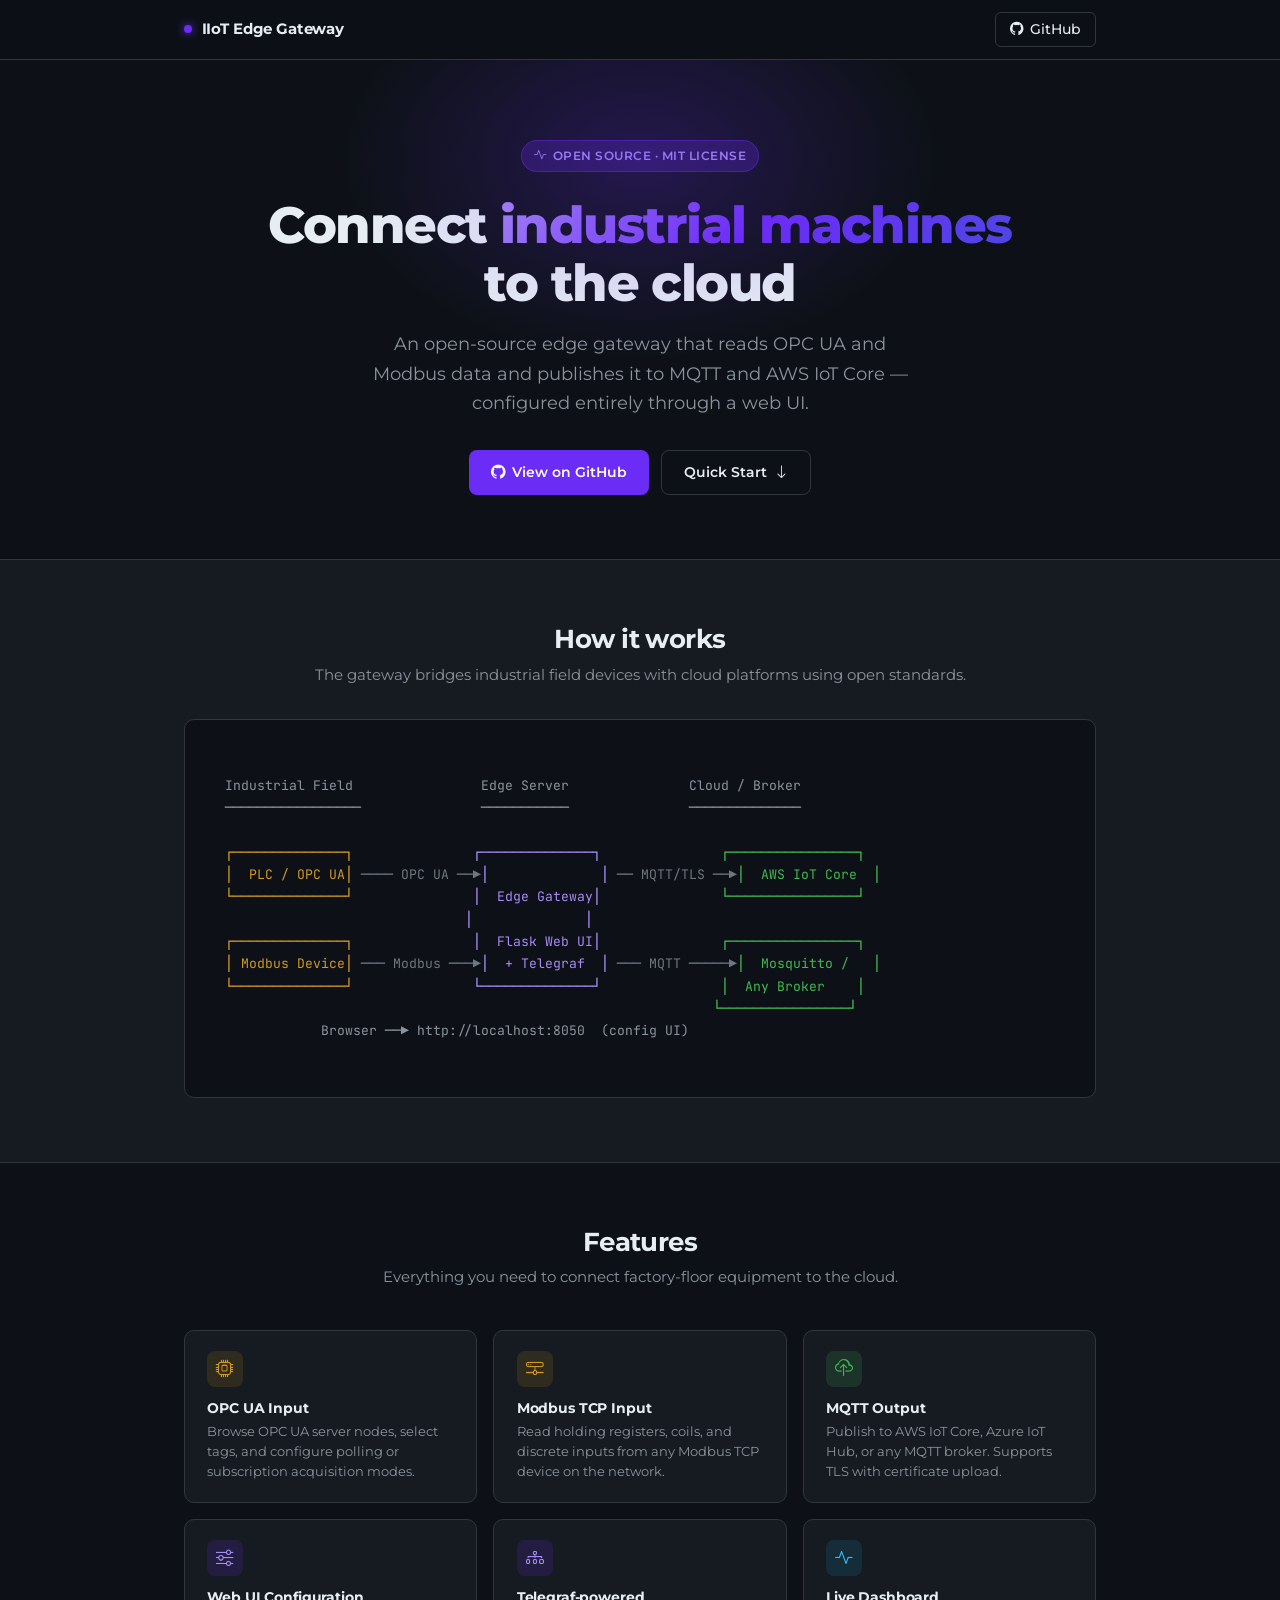
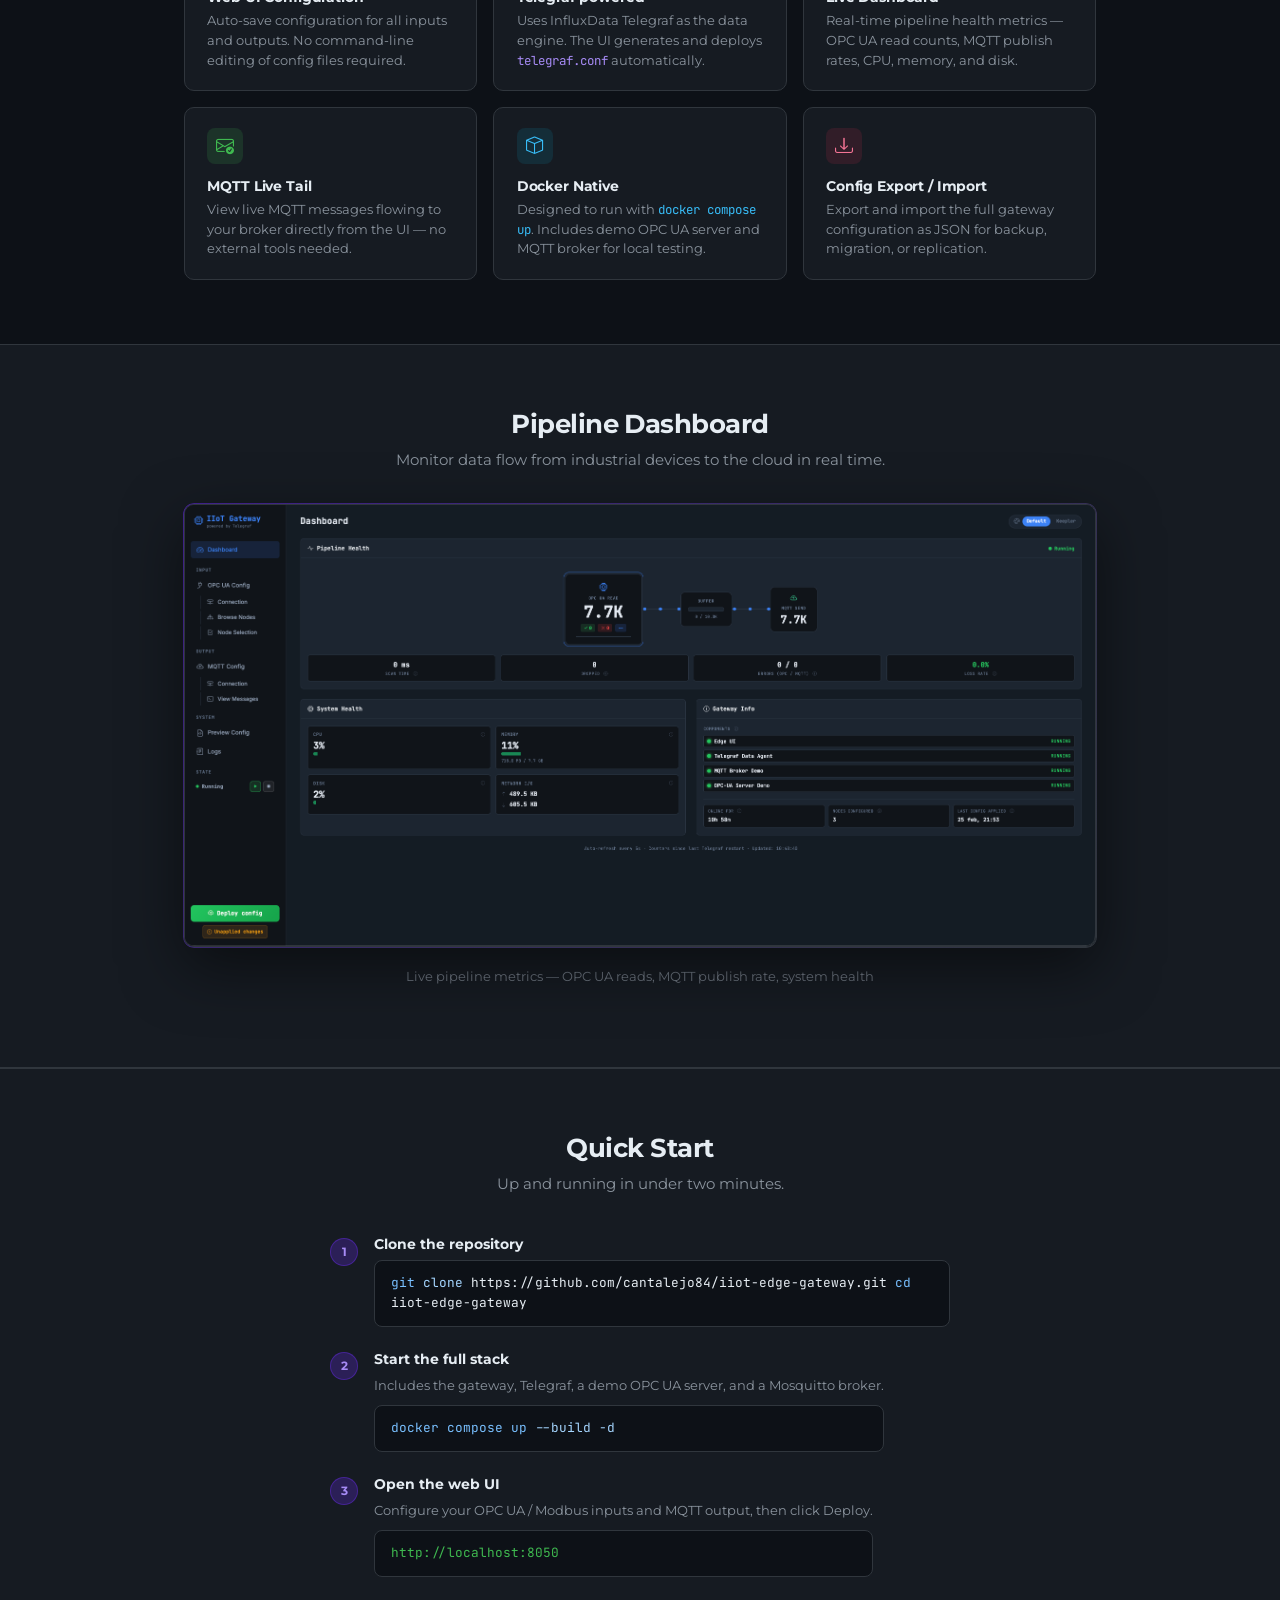
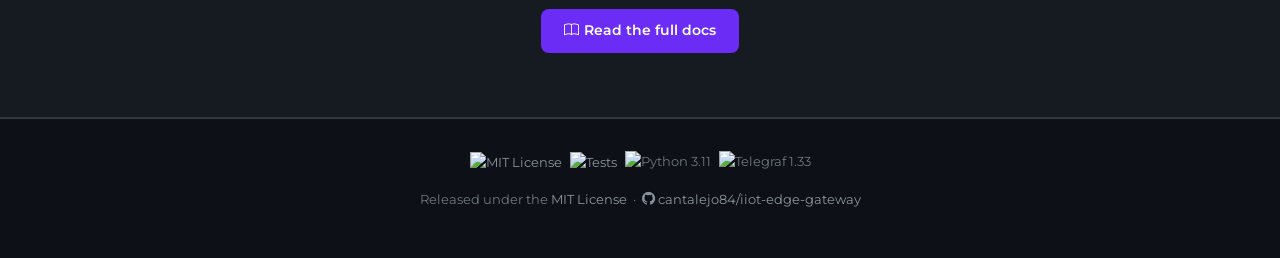
==== docs/index.html @ 508d4922 "feat: add GitHub Pages landing page - Add docs/index.html — static landing page with hero, architect" ====
<!DOCTYPE html>
<html lang="en" data-bs-theme="dark">
<head>
  <meta charset="UTF-8">
  <meta name="viewport" content="width=device-width, initial-scale=1.0">
  <title>IIoT Edge Gateway — Connect industrial machines to the cloud</title>
  <meta name="description" content="Open-source industrial IoT edge gateway. Reads OPC UA and Modbus data, publishes to MQTT/AWS IoT Core. Configurable via web UI. Runs in Docker.">
  <link rel="preconnect" href="https://fonts.googleapis.com">
  <link rel="preconnect" href="https://fonts.gstatic.com" crossorigin>
  <link href="https://fonts.googleapis.com/css2?family=Montserrat:wght@400;500;600;700;800&family=JetBrains+Mono:wght@400;500&display=swap" rel="stylesheet">
  <link rel="stylesheet" href="https://cdn.jsdelivr.net/npm/bootstrap@5.3.3/dist/css/bootstrap.min.css">
  <link rel="stylesheet" href="https://cdn.jsdelivr.net/npm/bootstrap-icons@1.11.3/font/bootstrap-icons.min.css">
  <style>
    :root {
      --accent: #6b2cf5;
      --accent-hover: #5a20e0;
      --accent-glow: rgba(107, 44, 245, 0.25);
      --bg-main: #0d1117;
      --bg-card: #161b22;
      --bg-card-hover: #1c2330;
      --border: #30363d;
      --text-primary: #e6edf3;
      --text-muted: #8b949e;
      --text-dim: #6e7681;
      --green: #3fb950;
      --font-ui: 'Montserrat', sans-serif;
      --font-mono: 'JetBrains Mono', 'Consolas', monospace;
    }

    * { box-sizing: border-box; }

    body {
      background: var(--bg-main);
      color: var(--text-primary);
      font-family: var(--font-ui);
      margin: 0;
      line-height: 1.6;
    }

    /* ── Navbar ── */
    .site-nav {
      position: sticky;
      top: 0;
      z-index: 100;
      background: rgba(13, 17, 23, 0.85);
      backdrop-filter: blur(12px);
      border-bottom: 1px solid var(--border);
      padding: 0.75rem 0;
    }

    .site-nav .container {
      display: flex;
      align-items: center;
      justify-content: space-between;
      max-width: 960px;
    }

    .nav-brand {
      display: flex;
      align-items: center;
      gap: 0.6rem;
      text-decoration: none;
      color: var(--text-primary);
      font-weight: 700;
      font-size: 0.95rem;
      letter-spacing: -0.01em;
    }

    .nav-brand .brand-dot {
      width: 8px;
      height: 8px;
      border-radius: 50%;
      background: var(--accent);
      box-shadow: 0 0 8px var(--accent);
      animation: pulse-dot 2s ease-in-out infinite;
    }

    @keyframes pulse-dot {
      0%, 100% { opacity: 1; transform: scale(1); }
      50% { opacity: 0.6; transform: scale(0.85); }
    }

    .nav-links {
      display: flex;
      align-items: center;
      gap: 1rem;
    }

    .nav-link-gh {
      display: flex;
      align-items: center;
      gap: 0.4rem;
      padding: 0.35rem 0.85rem;
      border: 1px solid var(--border);
      border-radius: 6px;
      text-decoration: none;
      color: var(--text-primary);
      font-size: 0.85rem;
      font-weight: 500;
      transition: border-color 0.15s, background 0.15s;
    }

    .nav-link-gh:hover {
      border-color: var(--accent);
      background: var(--accent-glow);
      color: var(--text-primary);
    }

    /* ── Hero ── */
    .hero {
      padding: 5rem 0 4rem;
      text-align: center;
      position: relative;
      overflow: hidden;
    }

    .hero::before {
      content: '';
      position: absolute;
      top: -100px;
      left: 50%;
      transform: translateX(-50%);
      width: 600px;
      height: 400px;
      background: radial-gradient(ellipse, var(--accent-glow) 0%, transparent 70%);
      pointer-events: none;
    }

    .hero-badge {
      display: inline-flex;
      align-items: center;
      gap: 0.4rem;
      padding: 0.3rem 0.75rem;
      background: var(--accent-glow);
      border: 1px solid rgba(107, 44, 245, 0.4);
      border-radius: 100px;
      font-size: 0.78rem;
      font-weight: 600;
      color: #a78bf6;
      letter-spacing: 0.04em;
      text-transform: uppercase;
      margin-bottom: 1.5rem;
    }

    .hero h1 {
      font-size: clamp(2.2rem, 5vw, 3.2rem);
      font-weight: 800;
      letter-spacing: -0.03em;
      margin-bottom: 1rem;
      line-height: 1.15;
    }

    .hero h1 span {
      background: linear-gradient(135deg, #a78bf6 0%, #6b2cf5 50%, #4f46e5 100%);
      -webkit-background-clip: text;
      -webkit-text-fill-color: transparent;
      background-clip: text;
    }

    .hero p {
      font-size: 1.15rem;
      color: var(--text-muted);
      max-width: 540px;
      margin: 0 auto 2rem;
      font-weight: 400;
    }

    .hero-actions {
      display: flex;
      gap: 0.75rem;
      justify-content: center;
      flex-wrap: wrap;
    }

    .btn-accent {
      display: inline-flex;
      align-items: center;
      gap: 0.4rem;
      padding: 0.65rem 1.4rem;
      background: var(--accent);
      color: #fff;
      border: none;
      border-radius: 8px;
      font-family: var(--font-ui);
      font-size: 0.9rem;
      font-weight: 600;
      text-decoration: none;
      cursor: pointer;
      transition: background 0.15s, box-shadow 0.15s, transform 0.1s;
    }

    .btn-accent:hover {
      background: var(--accent-hover);
      box-shadow: 0 0 20px var(--accent-glow);
      transform: translateY(-1px);
      color: #fff;
    }

    .btn-outline {
      display: inline-flex;
      align-items: center;
      gap: 0.4rem;
      padding: 0.65rem 1.4rem;
      background: transparent;
      color: var(--text-primary);
      border: 1px solid var(--border);
      border-radius: 8px;
      font-family: var(--font-ui);
      font-size: 0.9rem;
      font-weight: 600;
      text-decoration: none;
      cursor: pointer;
      transition: border-color 0.15s, background 0.15s, transform 0.1s;
    }

    .btn-outline:hover {
      border-color: var(--accent);
      background: var(--accent-glow);
      color: var(--text-primary);
      transform: translateY(-1px);
    }

    /* ── Section common ── */
    section {
      padding: 4rem 0;
    }

    .section-title {
      font-size: 1.6rem;
      font-weight: 700;
      letter-spacing: -0.02em;
      margin-bottom: 0.5rem;
    }

    .section-sub {
      color: var(--text-muted);
      font-size: 0.95rem;
      margin-bottom: 2.5rem;
    }

    .section-sep {
      border: none;
      border-top: 1px solid var(--border);
      margin: 0;
    }

    /* ── Architecture diagram ── */
    .arch-section {
      background: var(--bg-card);
      border-top: 1px solid var(--border);
      border-bottom: 1px solid var(--border);
    }

    .arch-diagram {
      background: #0d1117;
      border: 1px solid var(--border);
      border-radius: 10px;
      padding: 2rem 1.5rem;
      font-family: var(--font-mono);
      font-size: 0.82rem;
      line-height: 1.7;
      color: var(--text-primary);
      overflow-x: auto;
      white-space: pre;
    }

    .arch-diagram .c-input   { color: #d29922; }
    .arch-diagram .c-gw     { color: #a78bf6; }
    .arch-diagram .c-output  { color: #3fb950; }
    .arch-diagram .c-arrow   { color: var(--text-dim); }
    .arch-diagram .c-label   { color: var(--text-muted); }

    /* ── Features ── */
    .features-grid {
      display: grid;
      grid-template-columns: repeat(auto-fill, minmax(270px, 1fr));
      gap: 1rem;
    }

    .feature-card {
      background: var(--bg-card);
      border: 1px solid var(--border);
      border-radius: 10px;
      padding: 1.25rem 1.4rem;
      transition: border-color 0.15s, background 0.15s, transform 0.15s;
    }

    .feature-card:hover {
      border-color: rgba(107, 44, 245, 0.4);
      background: var(--bg-card-hover);
      transform: translateY(-2px);
    }

    .feature-icon {
      width: 36px;
      height: 36px;
      border-radius: 8px;
      display: flex;
      align-items: center;
      justify-content: center;
      font-size: 1.1rem;
      margin-bottom: 0.85rem;
    }

    .feature-card h3 {
      font-size: 0.9rem;
      font-weight: 700;
      margin-bottom: 0.3rem;
      letter-spacing: -0.01em;
    }

    .feature-card p {
      font-size: 0.82rem;
      color: var(--text-muted);
      margin: 0;
      line-height: 1.5;
    }

    /* ── Screenshot ── */
    .screenshot-section { text-align: center; }

    .screenshot-wrapper {
      position: relative;
      display: inline-block;
      max-width: 100%;
    }

    .screenshot-wrapper::before {
      content: '';
      position: absolute;
      inset: -1px;
      border-radius: 11px;
      padding: 1px;
      background: linear-gradient(135deg, rgba(107,44,245,0.5), var(--border));
      -webkit-mask: linear-gradient(#fff 0 0) content-box, linear-gradient(#fff 0 0);
      -webkit-mask-composite: xor;
      mask-composite: exclude;
      pointer-events: none;
    }

    .screenshot-img {
      display: block;
      max-width: 100%;
      border-radius: 10px;
      border: 1px solid var(--border);
      box-shadow: 0 20px 60px rgba(0,0,0,0.5);
    }

    .screenshot-caption {
      margin-top: 0.75rem;
      font-size: 0.82rem;
      color: var(--text-dim);
    }

    /* ── Quick Start ── */
    .quickstart-section { background: var(--bg-card); border-top: 1px solid var(--border); border-bottom: 1px solid var(--border); }

    .steps-list {
      list-style: none;
      padding: 0;
      margin: 0;
      display: flex;
      flex-direction: column;
      gap: 1.5rem;
    }

    .step-item {
      display: flex;
      gap: 1rem;
      align-items: flex-start;
    }

    .step-num {
      flex-shrink: 0;
      width: 28px;
      height: 28px;
      border-radius: 50%;
      background: var(--accent-glow);
      border: 1px solid rgba(107, 44, 245, 0.4);
      color: #a78bf6;
      font-size: 0.78rem;
      font-weight: 700;
      display: flex;
      align-items: center;
      justify-content: center;
      margin-top: 0.1rem;
    }

    .step-content h4 {
      font-size: 0.9rem;
      font-weight: 700;
      margin-bottom: 0.4rem;
    }

    .step-content p {
      font-size: 0.83rem;
      color: var(--text-muted);
      margin-bottom: 0.6rem;
    }

    .code-block {
      background: #0d1117;
      border: 1px solid var(--border);
      border-radius: 8px;
      padding: 0.75rem 1rem;
      font-family: var(--font-mono);
      font-size: 0.8rem;
      color: var(--text-primary);
      overflow-x: auto;
    }

    .code-block .code-comment { color: var(--text-dim); }
    .code-block .code-cmd     { color: #79c0ff; }
    .code-block .code-arg     { color: #a5d6ff; }
    .code-block .code-url     { color: var(--green); }

    /* ── Footer ── */
    .site-footer {
      border-top: 1px solid var(--border);
      padding: 2rem 0;
      text-align: center;
      color: var(--text-dim);
      font-size: 0.82rem;
    }

    .site-footer a {
      color: var(--text-muted);
      text-decoration: none;
      transition: color 0.15s;
    }

    .site-footer a:hover { color: var(--accent); }

    .footer-badges {
      display: flex;
      justify-content: center;
      gap: 0.5rem;
      flex-wrap: wrap;
      margin-bottom: 1rem;
    }

    /* ── Utility ── */
    .container { max-width: 960px; margin: 0 auto; padding: 0 1.5rem; }
    .text-center { text-align: center; }
    .mb-0 { margin-bottom: 0; }
  </style>
</head>
<body>

  <!-- Navbar -->
  <nav class="site-nav">
    <div class="container">
      <a href="#" class="nav-brand">
        <div class="brand-dot"></div>
        IIoT Edge Gateway
      </a>
      <div class="nav-links">
        <a href="https://github.com/cantalejo84/iiot-edge-gateway" class="nav-link-gh" target="_blank" rel="noopener">
          <i class="bi bi-github"></i> GitHub
        </a>
      </div>
    </div>
  </nav>

  <!-- Hero -->
  <section class="hero">
    <div class="container">
      <div class="hero-badge">
        <i class="bi bi-activity"></i>
        Open Source · MIT License
      </div>
      <h1>Connect <span>industrial machines</span><br>to the cloud</h1>
      <p>An open-source edge gateway that reads OPC UA and Modbus data and publishes it to MQTT and AWS IoT Core — configured entirely through a web UI.</p>
      <div class="hero-actions">
        <a href="https://github.com/cantalejo84/iiot-edge-gateway" class="btn-accent" target="_blank" rel="noopener">
          <i class="bi bi-github"></i> View on GitHub
        </a>
        <a href="#quickstart" class="btn-outline">
          Quick Start <i class="bi bi-arrow-down"></i>
        </a>
      </div>
    </div>
  </section>

  <!-- Architecture -->
  <section class="arch-section">
    <div class="container">
      <div class="text-center" style="margin-bottom: 2rem;">
        <h2 class="section-title">How it works</h2>
        <p class="section-sub mb-0">The gateway bridges industrial field devices with cloud platforms using open standards.</p>
      </div>
      <div class="arch-diagram" role="img" aria-label="Architecture diagram">
<span class="c-label">  Industrial Field                Edge Server               Cloud / Broker</span>
<span class="c-label">  ─────────────────               ───────────               ──────────────</span>

<span class="c-input">  ┌──────────────┐</span>               <span class="c-gw">┌──────────────┐</span>               <span class="c-output">┌────────────────┐</span>
<span class="c-input">  │  PLC / OPC UA│</span><span class="c-arrow"> ──── OPC UA ──▶</span><span class="c-gw">│              │</span><span class="c-arrow"> ── MQTT/TLS ──▶</span><span class="c-output">│  AWS IoT Core  │</span>
<span class="c-input">  └──────────────┘</span>               <span class="c-gw">│  Edge Gateway│</span>               <span class="c-output">└────────────────┘</span>
                                <span class="c-gw">│              │</span>
<span class="c-input">  ┌──────────────┐</span>               <span class="c-gw">│  Flask Web UI│</span>               <span class="c-output">┌────────────────┐</span>
<span class="c-input">  │ Modbus Device│</span><span class="c-arrow"> ─── Modbus ───▶</span><span class="c-gw">│  + Telegraf  │</span><span class="c-arrow"> ─── MQTT ─────▶</span><span class="c-output">│  Mosquitto /   │</span>
<span class="c-input">  └──────────────┘</span>               <span class="c-gw">└──────────────┘</span>               <span class="c-output">│  Any Broker    │</span>
                                                               <span class="c-output">└────────────────┘</span>
<span class="c-label">              Browser ──▶ http://localhost:8050  (config UI)</span>
      </div>
    </div>
  </section>

  <!-- Features -->
  <section>
    <div class="container">
      <div class="text-center">
        <h2 class="section-title">Features</h2>
        <p class="section-sub">Everything you need to connect factory-floor equipment to the cloud.</p>
      </div>
      <div class="features-grid">

        <div class="feature-card">
          <div class="feature-icon" style="background: rgba(184,134,11,0.15); color: #d29922;">
            <i class="bi bi-cpu"></i>
          </div>
          <h3>OPC UA Input</h3>
          <p>Browse OPC UA server nodes, select tags, and configure polling or subscription acquisition modes.</p>
        </div>

        <div class="feature-card">
          <div class="feature-icon" style="background: rgba(184,134,11,0.15); color: #d29922;">
            <i class="bi bi-hdd-network"></i>
          </div>
          <h3>Modbus TCP Input</h3>
          <p>Read holding registers, coils, and discrete inputs from any Modbus TCP device on the network.</p>
        </div>

        <div class="feature-card">
          <div class="feature-icon" style="background: rgba(63,185,80,0.15); color: #3fb950;">
            <i class="bi bi-cloud-upload"></i>
          </div>
          <h3>MQTT Output</h3>
          <p>Publish to AWS IoT Core, Azure IoT Hub, or any MQTT broker. Supports TLS with certificate upload.</p>
        </div>

        <div class="feature-card">
          <div class="feature-icon" style="background: rgba(107,44,245,0.15); color: #a78bf6;">
            <i class="bi bi-sliders"></i>
          </div>
          <h3>Web UI Configuration</h3>
          <p>Auto-save configuration for all inputs and outputs. No command-line editing of config files required.</p>
        </div>

        <div class="feature-card">
          <div class="feature-icon" style="background: rgba(107,44,245,0.15); color: #a78bf6;">
            <i class="bi bi-diagram-3"></i>
          </div>
          <h3>Telegraf-powered</h3>
          <p>Uses InfluxData Telegraf as the data engine. The UI generates and deploys <code style="font-family:var(--font-mono);font-size:0.78rem;color:#a78bf6;">telegraf.conf</code> automatically.</p>
        </div>

        <div class="feature-card">
          <div class="feature-icon" style="background: rgba(8,145,178,0.15); color: #38bdf8;">
            <i class="bi bi-activity"></i>
          </div>
          <h3>Live Dashboard</h3>
          <p>Real-time pipeline health metrics — OPC UA read counts, MQTT publish rates, CPU, memory, and disk.</p>
        </div>

        <div class="feature-card">
          <div class="feature-icon" style="background: rgba(63,185,80,0.15); color: #3fb950;">
            <i class="bi bi-envelope-check"></i>
          </div>
          <h3>MQTT Live Tail</h3>
          <p>View live MQTT messages flowing to your broker directly from the UI — no external tools needed.</p>
        </div>

        <div class="feature-card">
          <div class="feature-icon" style="background: rgba(8,145,178,0.15); color: #38bdf8;">
            <i class="bi bi-box"></i>
          </div>
          <h3>Docker Native</h3>
          <p>Designed to run with <code style="font-family:var(--font-mono);font-size:0.78rem;color:#38bdf8;">docker compose up</code>. Includes demo OPC UA server and MQTT broker for local testing.</p>
        </div>

        <div class="feature-card">
          <div class="feature-icon" style="background: rgba(200,43,74,0.15); color: #f47495;">
            <i class="bi bi-download"></i>
          </div>
          <h3>Config Export / Import</h3>
          <p>Export and import the full gateway configuration as JSON for backup, migration, or replication.</p>
        </div>

      </div>
    </div>
  </section>

  <!-- Screenshot -->
  <section class="screenshot-section" style="background: var(--bg-card); border-top: 1px solid var(--border); border-bottom: 1px solid var(--border);">
    <div class="container">
      <div class="text-center" style="margin-bottom: 2rem;">
        <h2 class="section-title">Pipeline Dashboard</h2>
        <p class="section-sub mb-0">Monitor data flow from industrial devices to the cloud in real time.</p>
      </div>
      <div class="screenshot-wrapper">
        <img src="screenshots/dashboard.png" alt="IIoT Edge Gateway dashboard showing pipeline health metrics" class="screenshot-img">
      </div>
      <p class="screenshot-caption">Live pipeline metrics — OPC UA reads, MQTT publish rate, system health</p>
    </div>
  </section>

  <!-- Quick Start -->
  <section class="quickstart-section" id="quickstart">
    <div class="container">
      <div class="text-center">
        <h2 class="section-title">Quick Start</h2>
        <p class="section-sub">Up and running in under two minutes.</p>
      </div>
      <div style="max-width: 620px; margin: 0 auto;">
        <ol class="steps-list">

          <li class="step-item">
            <div class="step-num">1</div>
            <div class="step-content">
              <h4>Clone the repository</h4>
              <div class="code-block">
<span class="code-cmd">git</span> <span class="code-arg">clone</span> https://github.com/cantalejo84/iiot-edge-gateway.git
<span class="code-cmd">cd</span> iiot-edge-gateway
              </div>
            </div>
          </li>

          <li class="step-item">
            <div class="step-num">2</div>
            <div class="step-content">
              <h4>Start the full stack</h4>
              <p>Includes the gateway, Telegraf, a demo OPC UA server, and a Mosquitto broker.</p>
              <div class="code-block">
<span class="code-cmd">docker compose up</span> <span class="code-arg">--build -d</span>
              </div>
            </div>
          </li>

          <li class="step-item">
            <div class="step-num">3</div>
            <div class="step-content">
              <h4>Open the web UI</h4>
              <p>Configure your OPC UA / Modbus inputs and MQTT output, then click Deploy.</p>
              <div class="code-block">
<span class="code-url">http://localhost:8050</span>
              </div>
            </div>
          </li>

        </ol>

        <div style="margin-top: 2rem; text-align: center;">
          <a href="https://github.com/cantalejo84/iiot-edge-gateway#readme" class="btn-accent" target="_blank" rel="noopener">
            <i class="bi bi-book"></i> Read the full docs
          </a>
        </div>
      </div>
    </div>
  </section>

  <!-- Footer -->
  <footer class="site-footer">
    <div class="container">
      <div class="footer-badges">
        <a href="https://github.com/cantalejo84/iiot-edge-gateway/blob/main/LICENSE" target="_blank" rel="noopener">
          <img src="https://img.shields.io/badge/license-MIT-blue?style=flat-square" alt="MIT License">
        </a>
        <a href="https://github.com/cantalejo84/iiot-edge-gateway/actions" target="_blank" rel="noopener">
          <img src="https://img.shields.io/github/actions/workflow/status/cantalejo84/iiot-edge-gateway/tests.yml?branch=main&style=flat-square&label=tests" alt="Tests">
        </a>
        <img src="https://img.shields.io/badge/python-3.11-blue?style=flat-square" alt="Python 3.11">
        <img src="https://img.shields.io/badge/telegraf-1.33-orange?style=flat-square" alt="Telegraf 1.33">
      </div>
      <p>
        Released under the <a href="https://github.com/cantalejo84/iiot-edge-gateway/blob/main/LICENSE" target="_blank" rel="noopener">MIT License</a>
        &nbsp;·&nbsp;
        <a href="https://github.com/cantalejo84/iiot-edge-gateway" target="_blank" rel="noopener">
          <i class="bi bi-github"></i> cantalejo84/iiot-edge-gateway
        </a>
      </p>
    </div>
  </footer>

  <script src="https://cdn.jsdelivr.net/npm/bootstrap@5.3.3/dist/js/bootstrap.bundle.min.js"></script>
</body>
</html>
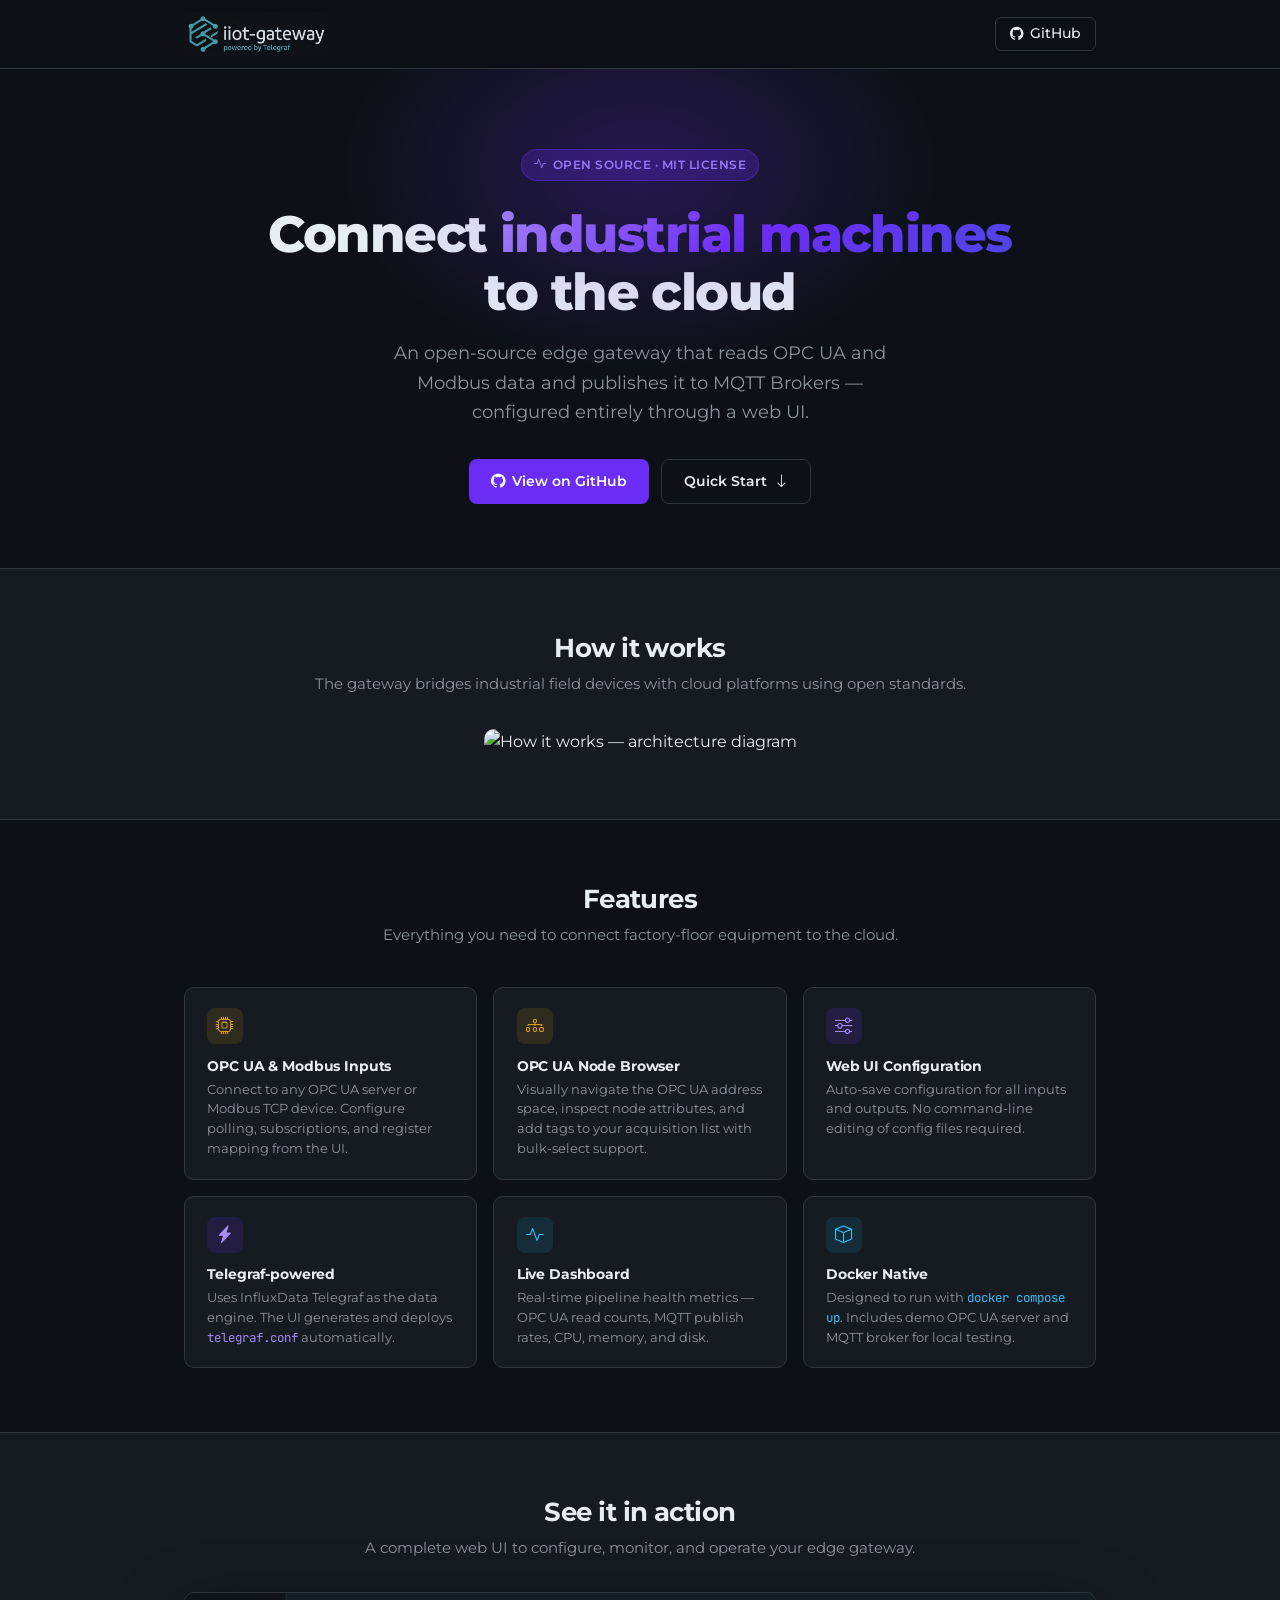
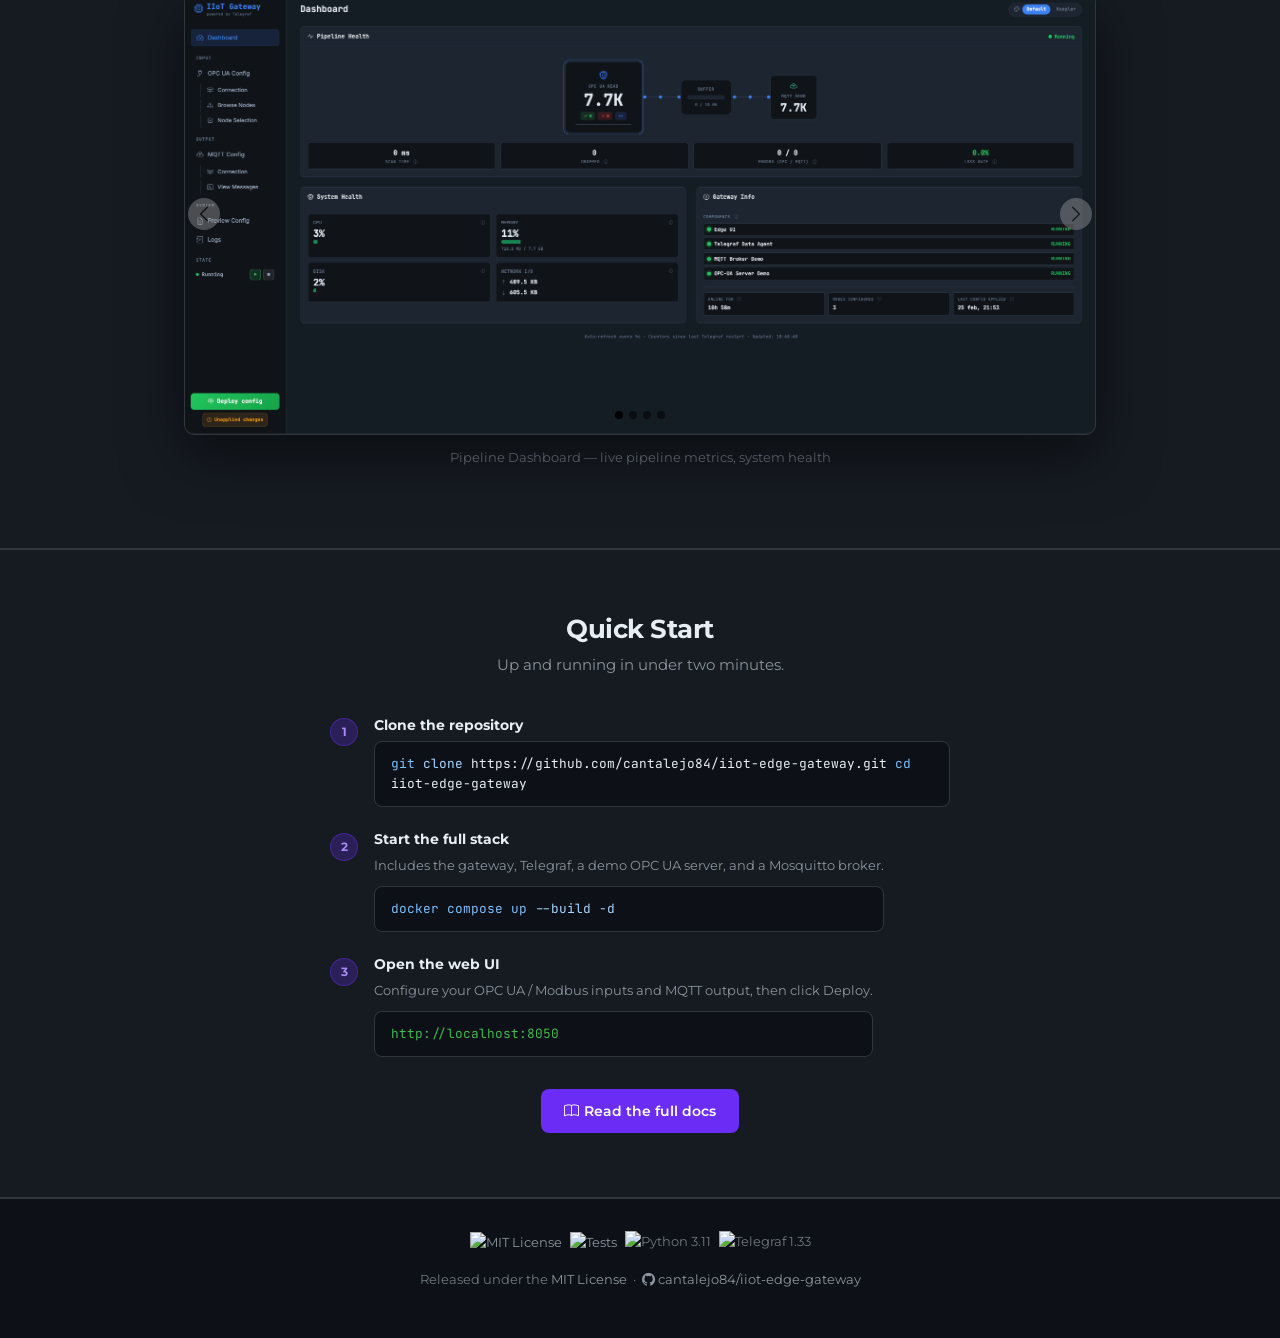
==== commit 1149690b: "feat: improve GitHub Pages landing page - Refine hero subtitle copy - Replace ASCII arch diagram wit" ====
--- a/docs/index.html
+++ b/docs/index.html
@@ -60,24 +60,12 @@
       align-items: center;
       gap: 0.6rem;
       text-decoration: none;
-      color: var(--text-primary);
-      font-weight: 700;
-      font-size: 0.95rem;
-      letter-spacing: -0.01em;
-    }
-
-    .nav-brand .brand-dot {
-      width: 8px;
-      height: 8px;
-      border-radius: 50%;
-      background: var(--accent);
-      box-shadow: 0 0 8px var(--accent);
-      animation: pulse-dot 2s ease-in-out infinite;
-    }
-
-    @keyframes pulse-dot {
-      0%, 100% { opacity: 1; transform: scale(1); }
-      50% { opacity: 0.6; transform: scale(0.85); }
+    }
+
+    .nav-brand img {
+      height: 44px;
+      width: auto;
+      display: block;
     }
 
     .nav-links {
@@ -251,24 +239,182 @@
       border-bottom: 1px solid var(--border);
     }
 
-    .arch-diagram {
+    /* ── Architecture diagram ── */
+    .diag-outer {
       background: #0d1117;
       border: 1px solid var(--border);
-      border-radius: 10px;
-      padding: 2rem 1.5rem;
-      font-family: var(--font-mono);
-      font-size: 0.82rem;
-      line-height: 1.7;
-      color: var(--text-primary);
+      border-radius: 12px;
+      padding: 1.75rem 1.5rem 1.5rem;
       overflow-x: auto;
-      white-space: pre;
-    }
-
-    .arch-diagram .c-input   { color: #d29922; }
-    .arch-diagram .c-gw     { color: #a78bf6; }
-    .arch-diagram .c-output  { color: #3fb950; }
-    .arch-diagram .c-arrow   { color: var(--text-dim); }
-    .arch-diagram .c-label   { color: var(--text-muted); }
+    }
+
+    /* header row: 3 sections */
+    .diag-headers {
+      display: flex;
+      align-items: flex-end;
+      margin-bottom: 1.25rem;
+    }
+
+    .diag-h {
+      font-size: 0.68rem;
+      font-weight: 800;
+      text-transform: uppercase;
+      letter-spacing: 0.1em;
+    }
+
+    .diag-h.left  { flex: 1; color: #d29922; }
+    .diag-h.mid   { width: 172px; flex-shrink: 0; text-align: center; color: var(--text-primary); font-size: 0.95rem; font-weight: 700; text-transform: none; letter-spacing: -0.01em; }
+    .diag-h.right { flex: 1; color: #3fb950; text-align: right; }
+
+    /* main body */
+    .diag-body {
+      display: flex;
+      align-items: stretch;
+    }
+
+    /* left and right node columns */
+    .diag-nodes {
+      display: flex;
+      flex-direction: column;
+      justify-content: space-around;
+      flex-shrink: 0;
+      gap: 0.5rem;
+    }
+
+    .diag-nodes.right {
+      justify-content: center;
+      gap: 0.5rem;
+    }
+
+    /* connector columns (arrows + labels) */
+    .diag-conns {
+      flex: 1;
+      display: flex;
+      flex-direction: column;
+      justify-content: space-around;
+      align-self: stretch;
+      min-width: 70px;
+    }
+
+    .diag-conns.right {
+      justify-content: center;
+      gap: 0.85rem;
+    }
+
+    .diag-conn {
+      display: flex;
+      flex-direction: column;
+      align-items: center;
+      gap: 3px;
+    }
+
+    .diag-conn-label {
+      font-size: 0.62rem;
+      font-weight: 700;
+      color: var(--text-dim);
+      letter-spacing: 0.04em;
+      white-space: nowrap;
+    }
+
+    .diag-conn-line {
+      width: 100%;
+      height: 1px;
+      background: var(--border);
+      position: relative;
+    }
+
+    .diag-conns.left .diag-conn-line {
+      background: linear-gradient(90deg, rgba(184,134,11,0.5), rgba(107,44,245,0.5));
+    }
+
+    .diag-conns.left .diag-conn-line::after {
+      content: '▶';
+      position: absolute;
+      right: -5px;
+      top: 50%;
+      transform: translateY(-50%);
+      font-size: 0.5rem;
+      color: rgba(107,44,245,0.7);
+      line-height: 1;
+    }
+
+    .diag-conns.right .diag-conn-line {
+      background: linear-gradient(90deg, rgba(107,44,245,0.5), rgba(63,185,80,0.5));
+    }
+
+    .diag-conns.right .diag-conn-line::after {
+      content: '▶';
+      position: absolute;
+      right: -5px;
+      top: 50%;
+      transform: translateY(-50%);
+      font-size: 0.5rem;
+      color: rgba(63,185,80,0.7);
+      line-height: 1;
+    }
+
+    /* gateway center */
+    .diag-gw {
+      flex-shrink: 0;
+      width: 172px;
+      align-self: stretch;
+      border-radius: 12px;
+      border: 1px solid rgba(107,44,245,0.45);
+      background: rgba(107,44,245,0.08);
+      box-shadow: 0 0 24px rgba(107,44,245,0.12) inset;
+      display: flex;
+      flex-direction: column;
+      align-items: center;
+      justify-content: center;
+      gap: 0.3rem;
+      padding: 1.25rem 0.75rem;
+    }
+
+    .diag-gw img {
+      width: 48px;
+      height: auto;
+      margin-bottom: 0.2rem;
+    }
+
+    .diag-gw-name {
+      font-size: 0.88rem;
+      font-weight: 700;
+      color: #c4b5fd;
+      letter-spacing: -0.01em;
+    }
+
+    .diag-gw-sub {
+      font-size: 0.62rem;
+      color: #a78bf6;
+      opacity: 0.75;
+    }
+
+    /* nodes */
+    .diag-node {
+      width: 142px;
+      height: 46px;
+      border-radius: 8px;
+      border: 1px solid;
+      font-size: 0.75rem;
+      font-weight: 600;
+      display: flex;
+      align-items: center;
+      justify-content: center;
+      gap: 0.45rem;
+      white-space: nowrap;
+    }
+
+    .diag-node.input {
+      background: rgba(184,134,11,0.1);
+      border-color: rgba(184,134,11,0.4);
+      color: #d29922;
+    }
+
+    .diag-node.output {
+      background: rgba(63,185,80,0.08);
+      border-color: rgba(63,185,80,0.35);
+      color: #3fb950;
+    }
 
     /* ── Features ── */
     .features-grid {
@@ -319,25 +465,6 @@
     /* ── Screenshot ── */
     .screenshot-section { text-align: center; }
 
-    .screenshot-wrapper {
-      position: relative;
-      display: inline-block;
-      max-width: 100%;
-    }
-
-    .screenshot-wrapper::before {
-      content: '';
-      position: absolute;
-      inset: -1px;
-      border-radius: 11px;
-      padding: 1px;
-      background: linear-gradient(135deg, rgba(107,44,245,0.5), var(--border));
-      -webkit-mask: linear-gradient(#fff 0 0) content-box, linear-gradient(#fff 0 0);
-      -webkit-mask-composite: xor;
-      mask-composite: exclude;
-      pointer-events: none;
-    }
-
     .screenshot-img {
       display: block;
       max-width: 100%;
@@ -346,11 +473,13 @@
       box-shadow: 0 20px 60px rgba(0,0,0,0.5);
     }
 
-    .screenshot-caption {
-      margin-top: 0.75rem;
-      font-size: 0.82rem;
-      color: var(--text-dim);
-    }
+    /* carousel overrides */
+    .carousel-inner { border-radius: 10px; border: 1px solid var(--border); box-shadow: 0 20px 60px rgba(0,0,0,0.5); overflow: hidden; }
+    .carousel-control-prev, .carousel-control-next { width: 2.5rem; }
+    .carousel-control-prev-icon, .carousel-control-next-icon { filter: none; background-color: rgba(107,44,245,0.7); border-radius: 50%; padding: 0.9rem; background-size: 55%; }
+    .carousel-indicators [data-bs-target] { background-color: var(--border); width: 8px; height: 8px; border-radius: 50%; border: none; }
+    .carousel-indicators .active { background-color: var(--accent); }
+    .carousel-caption-custom { margin-top: 0.75rem; font-size: 0.82rem; color: var(--text-dim); min-height: 1.2em; }
 
     /* ── Quick Start ── */
     .quickstart-section { background: var(--bg-card); border-top: 1px solid var(--border); border-bottom: 1px solid var(--border); }
@@ -451,8 +580,7 @@
   <nav class="site-nav">
     <div class="container">
       <a href="#" class="nav-brand">
-        <div class="brand-dot"></div>
-        IIoT Edge Gateway
+        <img src="logo.png" alt="IIoT Edge Gateway">
       </a>
       <div class="nav-links">
         <a href="https://github.com/cantalejo84/iiot-edge-gateway" class="nav-link-gh" target="_blank" rel="noopener">
@@ -470,7 +598,7 @@
         Open Source · MIT License
       </div>
       <h1>Connect <span>industrial machines</span><br>to the cloud</h1>
-      <p>An open-source edge gateway that reads OPC UA and Modbus data and publishes it to MQTT and AWS IoT Core — configured entirely through a web UI.</p>
+      <p>An open-source edge gateway that reads OPC UA and Modbus data and publishes it to MQTT Brokers — configured entirely through a web UI.</p>
       <div class="hero-actions">
         <a href="https://github.com/cantalejo84/iiot-edge-gateway" class="btn-accent" target="_blank" rel="noopener">
           <i class="bi bi-github"></i> View on GitHub
@@ -489,19 +617,8 @@
         <h2 class="section-title">How it works</h2>
         <p class="section-sub mb-0">The gateway bridges industrial field devices with cloud platforms using open standards.</p>
       </div>
-      <div class="arch-diagram" role="img" aria-label="Architecture diagram">
-<span class="c-label">  Industrial Field                Edge Server               Cloud / Broker</span>
-<span class="c-label">  ─────────────────               ───────────               ──────────────</span>
-
-<span class="c-input">  ┌──────────────┐</span>               <span class="c-gw">┌──────────────┐</span>               <span class="c-output">┌────────────────┐</span>
-<span class="c-input">  │  PLC / OPC UA│</span><span class="c-arrow"> ──── OPC UA ──▶</span><span class="c-gw">│              │</span><span class="c-arrow"> ── MQTT/TLS ──▶</span><span class="c-output">│  AWS IoT Core  │</span>
-<span class="c-input">  └──────────────┘</span>               <span class="c-gw">│  Edge Gateway│</span>               <span class="c-output">└────────────────┘</span>
-                                <span class="c-gw">│              │</span>
-<span class="c-input">  ┌──────────────┐</span>               <span class="c-gw">│  Flask Web UI│</span>               <span class="c-output">┌────────────────┐</span>
-<span class="c-input">  │ Modbus Device│</span><span class="c-arrow"> ─── Modbus ───▶</span><span class="c-gw">│  + Telegraf  │</span><span class="c-arrow"> ─── MQTT ─────▶</span><span class="c-output">│  Mosquitto /   │</span>
-<span class="c-input">  └──────────────┘</span>               <span class="c-gw">└──────────────┘</span>               <span class="c-output">│  Any Broker    │</span>
-                                                               <span class="c-output">└────────────────┘</span>
-<span class="c-label">              Browser ──▶ http://localhost:8050  (config UI)</span>
+      <div style="text-align:center;">
+        <img src="screenshots/diagram.png" alt="How it works — architecture diagram" style="max-width:100%;border-radius:10px;">
       </div>
     </div>
   </section>
@@ -519,24 +636,16 @@
           <div class="feature-icon" style="background: rgba(184,134,11,0.15); color: #d29922;">
             <i class="bi bi-cpu"></i>
           </div>
-          <h3>OPC UA Input</h3>
-          <p>Browse OPC UA server nodes, select tags, and configure polling or subscription acquisition modes.</p>
+          <h3>OPC UA &amp; Modbus Inputs</h3>
+          <p>Connect to any OPC UA server or Modbus TCP device. Configure polling, subscriptions, and register mapping from the UI.</p>
         </div>
 
         <div class="feature-card">
           <div class="feature-icon" style="background: rgba(184,134,11,0.15); color: #d29922;">
-            <i class="bi bi-hdd-network"></i>
-          </div>
-          <h3>Modbus TCP Input</h3>
-          <p>Read holding registers, coils, and discrete inputs from any Modbus TCP device on the network.</p>
-        </div>
-
-        <div class="feature-card">
-          <div class="feature-icon" style="background: rgba(63,185,80,0.15); color: #3fb950;">
-            <i class="bi bi-cloud-upload"></i>
-          </div>
-          <h3>MQTT Output</h3>
-          <p>Publish to AWS IoT Core, Azure IoT Hub, or any MQTT broker. Supports TLS with certificate upload.</p>
+            <i class="bi bi-diagram-3"></i>
+          </div>
+          <h3>OPC UA Node Browser</h3>
+          <p>Visually navigate the OPC UA address space, inspect node attributes, and add tags to your acquisition list with bulk-select support.</p>
         </div>
 
         <div class="feature-card">
@@ -549,7 +658,7 @@
 
         <div class="feature-card">
           <div class="feature-icon" style="background: rgba(107,44,245,0.15); color: #a78bf6;">
-            <i class="bi bi-diagram-3"></i>
+            <i class="bi bi-lightning-charge-fill"></i>
           </div>
           <h3>Telegraf-powered</h3>
           <p>Uses InfluxData Telegraf as the data engine. The UI generates and deploys <code style="font-family:var(--font-mono);font-size:0.78rem;color:#a78bf6;">telegraf.conf</code> automatically.</p>
@@ -564,14 +673,6 @@
         </div>
 
         <div class="feature-card">
-          <div class="feature-icon" style="background: rgba(63,185,80,0.15); color: #3fb950;">
-            <i class="bi bi-envelope-check"></i>
-          </div>
-          <h3>MQTT Live Tail</h3>
-          <p>View live MQTT messages flowing to your broker directly from the UI — no external tools needed.</p>
-        </div>
-
-        <div class="feature-card">
           <div class="feature-icon" style="background: rgba(8,145,178,0.15); color: #38bdf8;">
             <i class="bi bi-box"></i>
           </div>
@@ -579,29 +680,50 @@
           <p>Designed to run with <code style="font-family:var(--font-mono);font-size:0.78rem;color:#38bdf8;">docker compose up</code>. Includes demo OPC UA server and MQTT broker for local testing.</p>
         </div>
 
-        <div class="feature-card">
-          <div class="feature-icon" style="background: rgba(200,43,74,0.15); color: #f47495;">
-            <i class="bi bi-download"></i>
-          </div>
-          <h3>Config Export / Import</h3>
-          <p>Export and import the full gateway configuration as JSON for backup, migration, or replication.</p>
-        </div>
-
       </div>
     </div>
   </section>
 
-  <!-- Screenshot -->
+  <!-- Screenshots carousel -->
   <section class="screenshot-section" style="background: var(--bg-card); border-top: 1px solid var(--border); border-bottom: 1px solid var(--border);">
     <div class="container">
       <div class="text-center" style="margin-bottom: 2rem;">
-        <h2 class="section-title">Pipeline Dashboard</h2>
-        <p class="section-sub mb-0">Monitor data flow from industrial devices to the cloud in real time.</p>
-      </div>
-      <div class="screenshot-wrapper">
-        <img src="screenshots/dashboard.png" alt="IIoT Edge Gateway dashboard showing pipeline health metrics" class="screenshot-img">
-      </div>
-      <p class="screenshot-caption">Live pipeline metrics — OPC UA reads, MQTT publish rate, system health</p>
+        <h2 class="section-title">See it in action</h2>
+        <p class="section-sub mb-0">A complete web UI to configure, monitor, and operate your edge gateway.</p>
+      </div>
+
+      <div id="screenshotCarousel" class="carousel slide" data-bs-ride="false">
+        <div class="carousel-indicators">
+          <button type="button" data-bs-target="#screenshotCarousel" data-bs-slide-to="0" class="active" aria-current="true" aria-label="Pipeline Dashboard"></button>
+          <button type="button" data-bs-target="#screenshotCarousel" data-bs-slide-to="1" aria-label="OPC UA Browser"></button>
+          <button type="button" data-bs-target="#screenshotCarousel" data-bs-slide-to="2" aria-label="Modbus Config"></button>
+          <button type="button" data-bs-target="#screenshotCarousel" data-bs-slide-to="3" aria-label="Live Messages"></button>
+        </div>
+        <div class="carousel-inner">
+          <div class="carousel-item active">
+            <img src="screenshots/dashboard.png" class="d-block w-100 screenshot-img" alt="Pipeline Dashboard" style="border-radius:0;border:none;box-shadow:none;">
+          </div>
+          <div class="carousel-item">
+            <img src="screenshots/browse-opcua.png" class="d-block w-100 screenshot-img" alt="OPC UA Node Browser" style="border-radius:0;border:none;box-shadow:none;">
+          </div>
+          <div class="carousel-item">
+            <img src="screenshots/modbus-config.png" class="d-block w-100 screenshot-img" alt="Modbus TCP Configuration" style="border-radius:0;border:none;box-shadow:none;">
+          </div>
+          <div class="carousel-item">
+            <img src="screenshots/mqtt-view-messages.png" class="d-block w-100 screenshot-img" alt="MQTT Live Messages" style="border-radius:0;border:none;box-shadow:none;">
+          </div>
+        </div>
+        <button class="carousel-control-prev" type="button" data-bs-target="#screenshotCarousel" data-bs-slide="prev">
+          <span class="carousel-control-prev-icon" aria-hidden="true"></span>
+          <span class="visually-hidden">Previous</span>
+        </button>
+        <button class="carousel-control-next" type="button" data-bs-target="#screenshotCarousel" data-bs-slide="next">
+          <span class="carousel-control-next-icon" aria-hidden="true"></span>
+          <span class="visually-hidden">Next</span>
+        </button>
+      </div>
+
+      <p class="carousel-caption-custom text-center" id="carousel-caption">Pipeline Dashboard — live pipeline metrics, system health</p>
     </div>
   </section>
 
@@ -683,5 +805,16 @@
   </footer>
 
   <script src="https://cdn.jsdelivr.net/npm/bootstrap@5.3.3/dist/js/bootstrap.bundle.min.js"></script>
+  <script>
+    const captions = [
+      'Pipeline Dashboard — live pipeline metrics, system health',
+      'OPC UA Node Browser — navigate the address space and select tags',
+      'Modbus TCP — configure registers and test connections',
+      'MQTT Live Messages — tail messages flowing to your broker in real time',
+    ];
+    document.getElementById('screenshotCarousel').addEventListener('slid.bs.carousel', e => {
+      document.getElementById('carousel-caption').textContent = captions[e.to];
+    });
+  </script>
 </body>
 </html>
